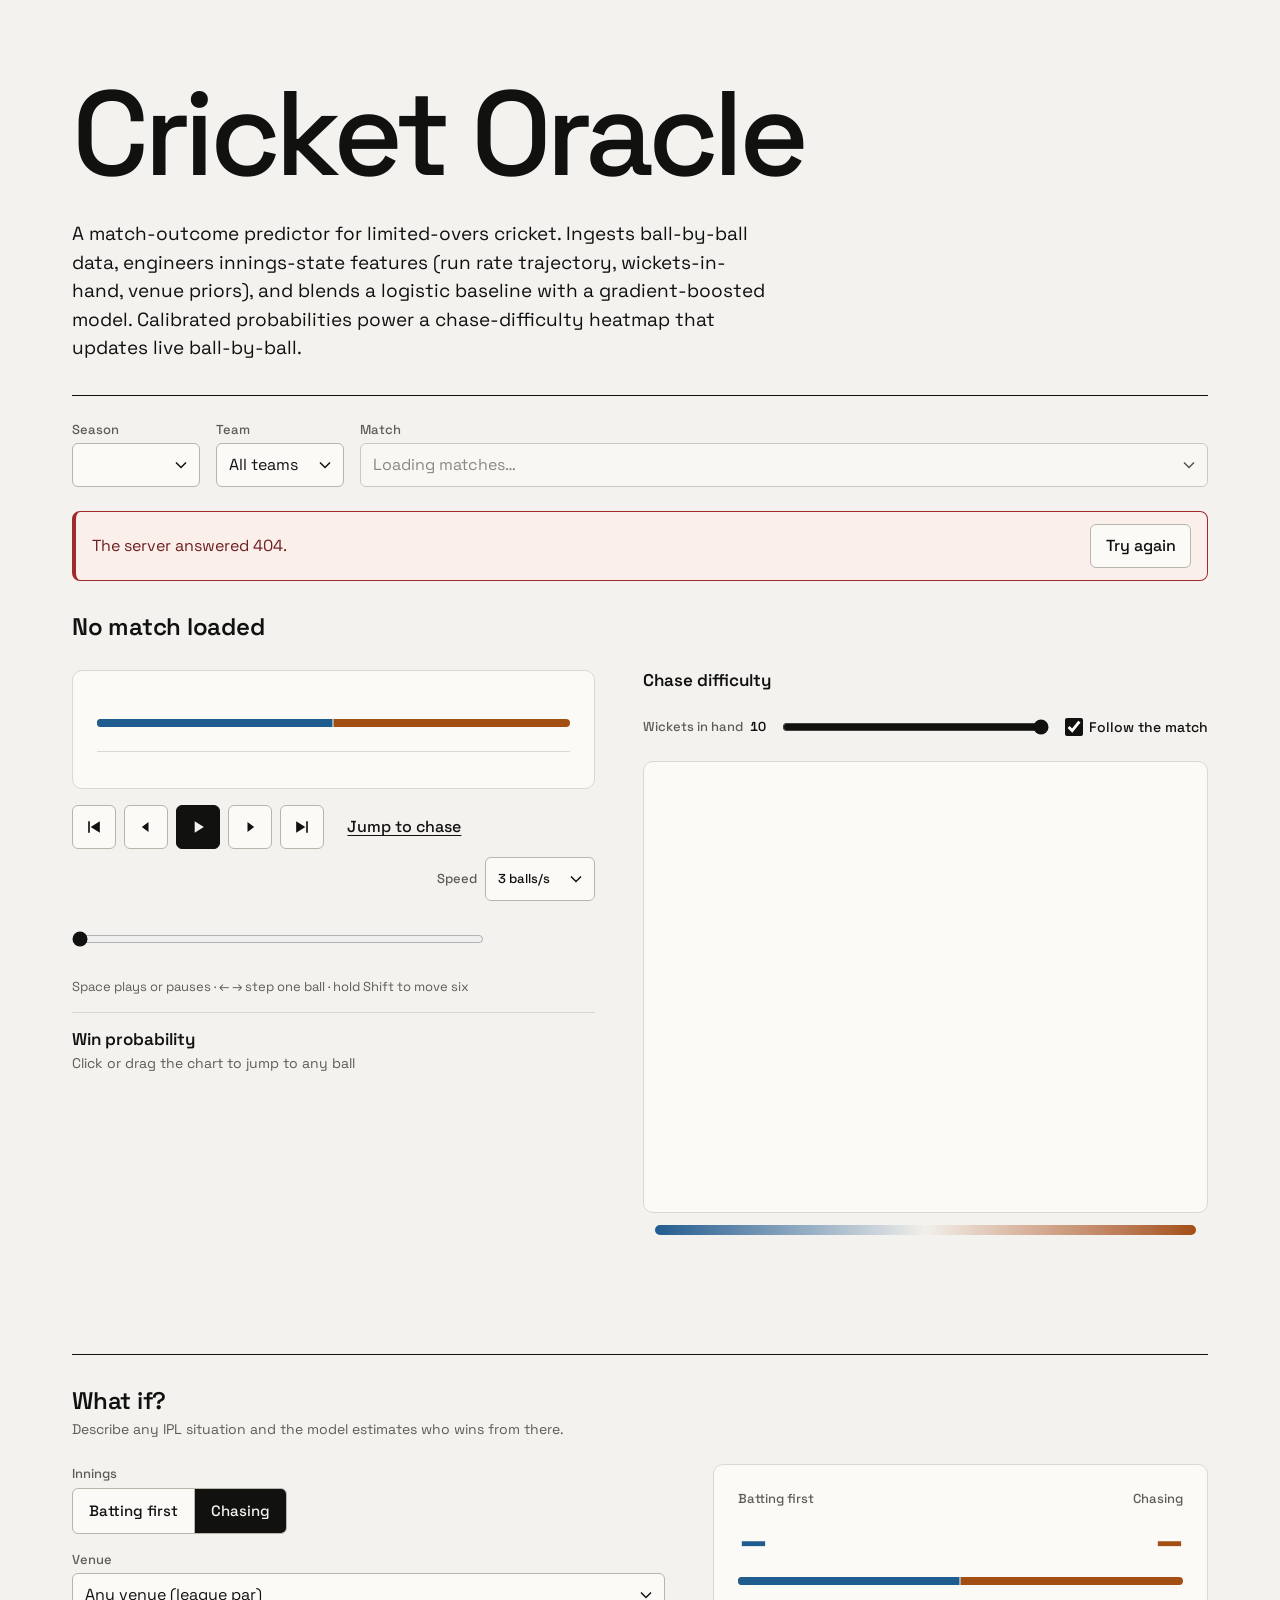
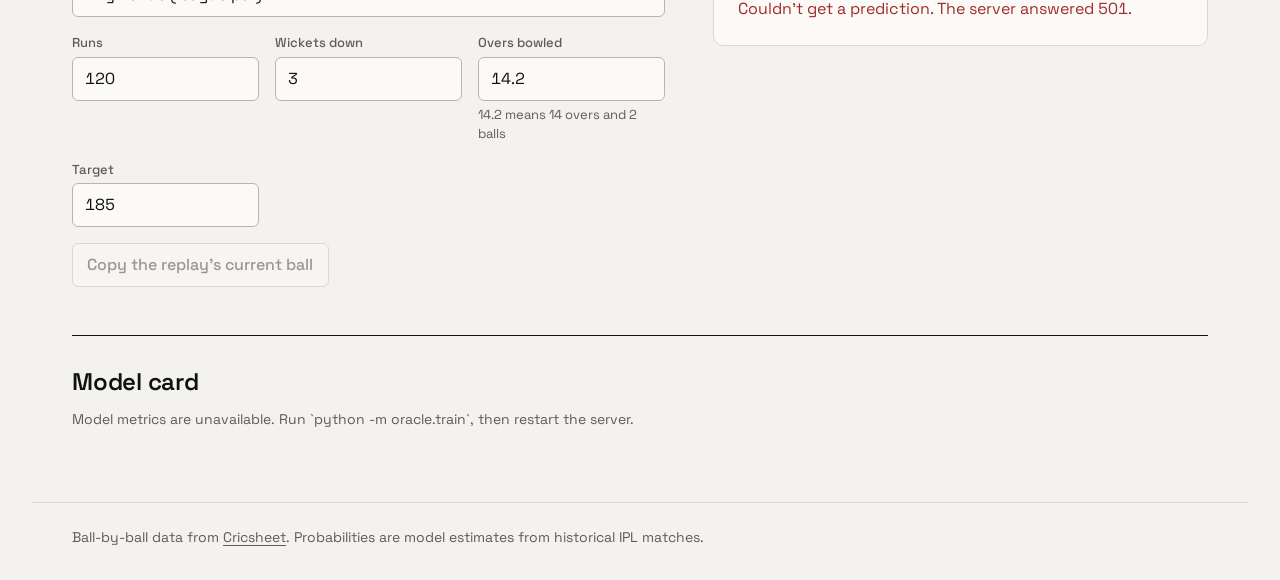
==== web/index.html @ 4f42a8c3 "Add initial HTML structure and CSS styles for Cricket Oracle web app" ====
<!doctype html>
<html lang="en">
<head>
  <meta charset="utf-8">
  <meta name="viewport" content="width=device-width, initial-scale=1">
  <title>Cricket Oracle</title>
  <meta name="description" content="Calibrated ball-by-ball win probability and chase difficulty for IPL matches.">
  <link rel="preconnect" href="https://fonts.googleapis.com">
  <link rel="preconnect" href="https://fonts.gstatic.com" crossorigin>
  <link rel="stylesheet" href="https://fonts.googleapis.com/css2?family=Space+Grotesk:wght@400;500;600&display=swap">
  <link rel="stylesheet" href="styles.css">
  <script type="module" src="app.js"></script>
</head>
<body>
  <header class="hero wrap">
    <h1>Cricket Oracle</h1>
    <p class="lede">
      A match-outcome predictor for limited-overs cricket. Ingests ball-by-ball data, engineers innings-state
      features (run rate trajectory, wickets-in-hand, venue priors), and blends a logistic baseline with a
      gradient-boosted model. Calibrated probabilities power a chase-difficulty heatmap that updates live ball-by-ball.
    </p>
  </header>

  <main class="wrap">
    <section class="picker" aria-label="Choose a match">
      <div class="field">
        <label for="year">Season</label>
        <select id="year"></select>
      </div>
      <div class="field">
        <label for="team">Team</label>
        <select id="team"><option value="">All teams</option></select>
      </div>
      <div class="field field-grow">
        <label for="match">Match</label>
        <select id="match" disabled><option>Loading matches…</option></select>
      </div>
    </section>

    <div class="alert" id="error" role="alert" hidden>
      <p id="error-text"></p>
      <button type="button" class="btn" id="retry">Try again</button>
    </div>

    <section class="stage" id="stage" aria-busy="true" aria-labelledby="match-title">
      <div class="match-head">
        <h2 id="match-title">Loading match…</h2>
        <p class="meta" id="match-meta"></p>
      </div>

      <div class="stage-grid">
        <div class="col">
          <div class="board">
            <div class="team" id="side-1">
              <span class="swatch"></span>
              <div class="team-id"><span class="team-name"></span><span class="team-score"></span></div>
              <span class="team-prob"></span>
            </div>
            <div class="team" id="side-2">
              <span class="swatch"></span>
              <div class="team-id"><span class="team-name"></span><span class="team-score"></span></div>
              <span class="team-prob"></span>
            </div>
            <div class="probbar" id="probbar" aria-hidden="true"><span></span></div>
            <p class="situation" id="situation"></p>
            <div class="ball-row">
              <p class="this-ball" id="this-ball"></p>
              <ol class="recent" id="recent" aria-label="Recent deliveries"></ol>
            </div>
            <p class="result" id="result" hidden></p>
          </div>

          <div class="transport" role="group" aria-label="Replay controls">
            <button type="button" class="btn icon" id="to-start" aria-label="First ball">
              <svg viewBox="0 0 24 24" aria-hidden="true"><path d="M5 5h2v14H5zM19 5v14L8 12z"/></svg>
            </button>
            <button type="button" class="btn icon" id="back" aria-label="Previous ball">
              <svg viewBox="0 0 24 24" aria-hidden="true"><path d="M15 6v12l-8-6z"/></svg>
            </button>
            <button type="button" class="btn icon primary" id="play" aria-label="Play">
              <svg class="i-play" viewBox="0 0 24 24" aria-hidden="true"><path d="M8 5v14l11-7z"/></svg>
              <svg class="i-pause" viewBox="0 0 24 24" aria-hidden="true"><path d="M7 5h4v14H7zM13 5h4v14h-4z"/></svg>
            </button>
            <button type="button" class="btn icon" id="forward" aria-label="Next ball">
              <svg viewBox="0 0 24 24" aria-hidden="true"><path d="M9 6v12l8-6z"/></svg>
            </button>
            <button type="button" class="btn icon" id="to-end" aria-label="Last ball">
              <svg viewBox="0 0 24 24" aria-hidden="true"><path d="M17 5h2v14h-2zM5 5v14l11-7z"/></svg>
            </button>
            <button type="button" class="btn text" id="to-chase">Jump to chase</button>
            <label class="speed">Speed
              <select id="speed">
                <option value="1">1 ball/s</option>
                <option value="3" selected>3 balls/s</option>
                <option value="8">8 balls/s</option>
                <option value="20">20 balls/s</option>
              </select>
            </label>
          </div>
          <div class="scrub">
            <input type="range" id="scrubber" min="0" max="0" value="0" aria-label="Delivery">
            <span class="position" id="position"></span>
          </div>
          <p class="hint">Space plays or pauses · ← → step one ball · hold Shift to move six</p>

          <figure class="chart-fig">
            <figcaption>
              <h3>Win probability</h3>
              <span class="meta">Click or drag the chart to jump to any ball</span>
            </figcaption>
            <svg id="chart" role="img" aria-label="Win probability for each side across the match"></svg>
          </figure>
        </div>

        <div class="col">
          <figure class="heat-fig">
            <figcaption>
              <h3>Chase difficulty</h3>
              <span class="meta" id="heat-caption"></span>
            </figcaption>
            <div class="heat-controls">
              <label for="wickets">Wickets in hand <output id="wickets-out" for="wickets">10</output></label>
              <input type="range" id="wickets" min="1" max="10" value="10">
              <label class="check"><input type="checkbox" id="follow" checked> Follow the match</label>
            </div>
            <div class="heat-wrap" id="heat-wrap">
              <canvas id="heatmap" role="img"
                aria-label="Chase win probability for every combination of runs required and balls remaining"></canvas>
            </div>
            <div class="legend">
              <span id="legend-1"></span>
              <span class="legend-ramp" aria-hidden="true"></span>
              <span id="legend-2"></span>
            </div>
            <p class="readout" id="readout"></p>
          </figure>
        </div>
      </div>
    </section>

    <section class="whatif" aria-labelledby="whatif-title">
      <div class="whatif-head">
        <h2 id="whatif-title">What if?</h2>
        <p class="meta">Describe any IPL situation and the model estimates who wins from there.</p>
      </div>

      <div class="whatif-grid">
        <form class="whatif-form" id="whatif-form" novalidate>
          <fieldset class="segmented">
            <legend>Innings</legend>
            <div class="segmented-options">
              <label><input type="radio" name="innings" value="1"> Batting first</label>
              <label><input type="radio" name="innings" value="2" checked> Chasing</label>
            </div>
          </fieldset>

          <div class="field">
            <label for="wi-venue">Venue</label>
            <select id="wi-venue" name="venue"><option value="">Any venue (league par)</option></select>
          </div>

          <div class="whatif-fields">
            <div class="field">
              <label for="wi-runs">Runs</label>
              <input id="wi-runs" name="runs" type="number" inputmode="numeric" min="0" max="400" value="120"
                aria-describedby="wi-runs-error">
              <p class="field-error" id="wi-runs-error" hidden></p>
            </div>
            <div class="field">
              <label for="wi-wickets">Wickets down</label>
              <input id="wi-wickets" name="wickets" type="number" inputmode="numeric" min="0" max="10" value="3"
                aria-describedby="wi-wickets-error">
              <p class="field-error" id="wi-wickets-error" hidden></p>
            </div>
            <div class="field">
              <label for="wi-overs">Overs bowled</label>
              <input id="wi-overs" name="overs" type="text" inputmode="decimal" value="14.2" autocomplete="off"
                aria-describedby="wi-overs-hint wi-overs-error">
              <p class="field-hint" id="wi-overs-hint">14.2 means 14 overs and 2 balls</p>
              <p class="field-error" id="wi-overs-error" hidden></p>
            </div>
            <div class="field" id="wi-target-field">
              <label for="wi-target">Target</label>
              <input id="wi-target" name="target" type="number" inputmode="numeric" min="1" max="400" value="185"
                aria-describedby="wi-target-error">
              <p class="field-error" id="wi-target-error" hidden></p>
            </div>
          </div>

          <button type="button" class="btn" id="wi-from-replay" disabled>Copy the replay's current ball</button>
        </form>

        <div class="whatif-result" id="whatif-result" data-state="loading" aria-live="polite">
          <div class="whatif-sides">
            <div class="whatif-side" id="wi-side-1">
              <span class="eyebrow">Batting first</span>
              <span class="whatif-prob" id="wi-p1">–</span>
            </div>
            <div class="whatif-side" id="wi-side-2">
              <span class="eyebrow">Chasing</span>
              <span class="whatif-prob" id="wi-p2">–</span>
            </div>
          </div>
          <div class="probbar" id="wi-bar" aria-hidden="true"><span></span></div>
          <p class="whatif-summary" id="wi-summary">Working out the odds…</p>
        </div>
      </div>
    </section>

    <section class="model" aria-labelledby="model-title">
      <h2 id="model-title">Model card</h2>
      <p class="meta" id="split">Loading model metrics…</p>
      <div class="model-grid" id="model-grid"></div>
    </section>
  </main>

  <footer class="wrap footer">
    Ball-by-ball data from <a href="https://cricsheet.org">Cricsheet</a>.
    Probabilities are model estimates from historical IPL matches.
  </footer>
</body>
</html>
---- web/styles.css ----
:root {
  color-scheme: light;

  --bg: #f3f2ee;
  --surface: #fbfaf7;
  --sunk: #e7e5df;
  --ink: #111110;
  --muted: #5f5c55;
  --rule: #dbd8d0;
  --rule-strong: #b9b5aa;

  /* Team 1 always bats first; team 2 always chases. Blue/orange stays distinct for colour-blind viewers. */
  --team1: #1f5c8f;
  --team1-soft: rgb(31 92 143 / 0.14);
  --team2: #a34f14;
  --team2-soft: rgb(163 79 20 / 0.15);
  --danger: #a12b2b;

  --font: "Space Grotesk", ui-sans-serif, system-ui, -apple-system, "Segoe UI", Roboto, sans-serif;

  --s1: 0.25rem;
  --s2: 0.5rem;
  --s3: 0.75rem;
  --s4: 1rem;
  --s5: 1.5rem;
  --s6: 2rem;
  --s7: 3rem;

  --radius: 8px;
}

*,
*::before,
*::after {
  box-sizing: border-box;
}

/* Components set their own display, which would otherwise beat the hidden attribute. */
[hidden] {
  display: none !important;
}

body {
  margin: 0;
  background: var(--bg);
  color: var(--ink);
  font-family: var(--font);
  font-size: 1rem;
  line-height: 1.5;
  -webkit-font-smoothing: antialiased;
}

a {
  color: inherit;
  text-underline-offset: 3px;
}

:focus-visible {
  outline: 2px solid var(--ink);
  outline-offset: 2px;
}

.wrap {
  max-width: 76rem;
  margin-inline: auto;
  padding-inline: clamp(1rem, 4vw, 2.5rem);
}

/* Hero */

.hero {
  padding-block: clamp(2.5rem, 7vw, 5rem) var(--s6);
}

.hero h1 {
  margin: 0 0 var(--s6);
  font-size: clamp(3.25rem, 11vw, 7.5rem);
  font-weight: 500;
  line-height: 0.9;
  letter-spacing: -0.045em;
}

.lede {
  max-width: 58ch;
  margin: 0;
  font-size: clamp(1rem, 1.6vw, 1.1875rem);
}

h2 {
  margin: 0;
  font-size: 1.5rem;
  font-weight: 600;
  line-height: 1.2;
  letter-spacing: -0.01em;
}

h3 {
  margin: 0;
  font-size: 1.0625rem;
  font-weight: 600;
  line-height: 1.25;
}

.meta {
  margin: 0;
  color: var(--muted);
  font-size: 0.875rem;
}

label {
  color: var(--muted);
  font-size: 0.8125rem;
  font-weight: 500;
}

/* Form controls */

select {
  max-width: 100%;
  min-height: 44px;
  text-overflow: ellipsis;
  padding: 0.5rem 2.25rem 0.5rem 0.75rem;
  border: 1px solid var(--rule-strong);
  border-radius: 6px;
  background: var(--surface) url("data:image/svg+xml,%3Csvg xmlns='http://www.w3.org/2000/svg' width='12' height='8' viewBox='0 0 12 8'%3E%3Cpath d='M1 1.5l5 5 5-5' fill='none' stroke='%23111110' stroke-width='1.5'/%3E%3C/svg%3E") no-repeat right 0.75rem center;
  color: var(--ink);
  font: inherit;
  appearance: none;
  cursor: pointer;
  transition: border-color 150ms ease-out;
}

select:hover {
  border-color: var(--ink);
}

select:disabled {
  color: var(--muted);
  cursor: not-allowed;
}

input[type="range"] {
  width: 100%;
  min-height: 44px;
  margin: 0;
  accent-color: var(--ink);
  cursor: pointer;
}

.btn {
  display: inline-flex;
  align-items: center;
  justify-content: center;
  gap: var(--s2);
  min-width: 44px;
  min-height: 44px;
  padding: 0 0.9rem;
  border: 1px solid var(--rule-strong);
  border-radius: 6px;
  background: var(--surface);
  color: var(--ink);
  font: inherit;
  font-weight: 500;
  cursor: pointer;
  transition: background-color 150ms ease-out, border-color 150ms ease-out, transform 120ms ease-out;
}

.btn:hover {
  border-color: var(--ink);
}

.btn:active {
  transform: translateY(1px);
}

.btn:disabled {
  opacity: 0.4;
  cursor: not-allowed;
  transform: none;
}

.btn.primary {
  border-color: var(--ink);
  background: var(--ink);
  color: var(--bg);
}

.btn.primary:hover {
  background: #2e2d2a;
}

.btn.text {
  border-color: transparent;
  background: transparent;
  text-decoration: underline;
  text-underline-offset: 3px;
}

.btn.text:hover:not(:disabled) {
  background: var(--sunk);
}

.btn.icon {
  width: 44px;
  padding: 0;
}

.btn.icon svg {
  width: 20px;
  height: 20px;
  fill: currentColor;
}

#play .i-pause,
#play[data-playing="true"] .i-play {
  display: none;
}

#play[data-playing="true"] .i-pause {
  display: block;
}

/* Match picker */

.picker {
  display: flex;
  flex-wrap: wrap;
  gap: var(--s4);
  padding-block: var(--s5);
  border-top: 1px solid var(--ink);
}

.field {
  display: grid;
  grid-template-columns: minmax(0, 1fr);
  gap: var(--s1);
  min-width: 8rem;
}

.field-grow {
  flex: 1 1 20rem;
}

.alert {
  display: flex;
  flex-wrap: wrap;
  align-items: center;
  justify-content: space-between;
  gap: var(--s3);
  margin-bottom: var(--s4);
  padding: var(--s3) var(--s4);
  border: 1px solid var(--danger);
  border-left-width: 4px;
  border-radius: var(--radius);
  background: #fbefec;
  color: #6e1e1e;
}

.alert p {
  margin: 0;
}

/* Replay stage */

.stage {
  padding-block: var(--s4) var(--s7);
  transition: opacity 150ms ease-out;
}

.stage[aria-busy="true"] {
  opacity: 0.55;
}

.match-head {
  display: grid;
  gap: var(--s1);
  margin-bottom: var(--s5);
}

.stage-grid {
  display: grid;
  grid-template-columns: minmax(0, 1fr) minmax(0, 1.08fr);
  gap: var(--s6) var(--s7);
  align-items: start;
}

@media (max-width: 64rem) {
  .stage-grid {
    grid-template-columns: minmax(0, 1fr);
  }
}

.col {
  display: grid;
  gap: var(--s4);
  min-width: 0;
}

.board {
  display: grid;
  gap: var(--s3);
  padding: var(--s5);
  border: 1px solid var(--rule);
  border-radius: 10px;
  background: var(--surface);
}

.team {
  display: grid;
  grid-template-columns: 4px minmax(0, 1fr) auto;
  gap: var(--s3);
  align-items: center;
}

#side-1 {
  --team-color: var(--team1);
}

#side-2 {
  --team-color: var(--team2);
}

.swatch {
  align-self: stretch;
  border-radius: 2px;
  background: var(--team-color);
}

.team-id {
  display: grid;
  min-width: 0;
}

.team-name {
  overflow: hidden;
  font-weight: 500;
  white-space: nowrap;
  text-overflow: ellipsis;
}

.team[data-batting="true"] .team-name::after {
  content: "batting";
  margin-left: var(--s2);
  padding: 0 0.3rem;
  border: 1px solid var(--rule-strong);
  border-radius: 4px;
  color: var(--muted);
  font-size: 0.75rem;
  letter-spacing: 0.08em;
  text-transform: uppercase;
  vertical-align: 2px;
}

.team-score {
  color: var(--muted);
  font-size: 0.875rem;
  font-variant-numeric: tabular-nums;
}

.team-prob {
  color: var(--team-color);
  font-size: clamp(2rem, 4vw, 2.75rem);
  font-weight: 500;
  line-height: 1;
  letter-spacing: -0.03em;
  font-variant-numeric: tabular-nums;
}

.probbar {
  height: 8px;
  overflow: hidden;
  border-radius: 4px;
  background: var(--team2);
}

.probbar span {
  display: block;
  height: 100%;
  border-right: 2px solid var(--surface);
  background: var(--team1);
  transform: scaleX(var(--p, 0.5));
  transform-origin: left;
  transition: transform 150ms ease-out;
}

.situation {
  margin: 0;
  font-variant-numeric: tabular-nums;
}

.ball-row {
  display: flex;
  flex-wrap: wrap;
  align-items: center;
  justify-content: space-between;
  gap: var(--s2) var(--s4);
  padding-top: var(--s3);
  border-top: 1px solid var(--rule);
}

.this-ball {
  min-width: 0;
  margin: 0;
  color: var(--muted);
  font-size: 0.875rem;
}

.this-ball strong {
  color: var(--ink);
  font-weight: 600;
}

.recent {
  display: flex;
  gap: 4px;
  margin: 0;
  padding: 0;
  list-style: none;
}

.chip {
  display: grid;
  place-items: center;
  min-width: 1.9rem;
  height: 1.9rem;
  padding-inline: 0.3rem;
  border: 1px solid var(--rule-strong);
  border-radius: 999px;
  font-size: 0.75rem;
  font-weight: 600;
  font-variant-numeric: tabular-nums;
}

.chip.four {
  border-color: var(--ink);
  background: var(--sunk);
}

.chip.six {
  border-color: var(--ink);
  background: var(--ink);
  color: var(--bg);
}

.chip.wicket {
  border-color: var(--danger);
  background: var(--danger);
  color: #fff;
}

.result {
  margin: 0;
  font-weight: 600;
}

.transport {
  display: flex;
  flex-wrap: wrap;
  align-items: center;
  gap: var(--s2);
}

.speed {
  display: flex;
  align-items: center;
  gap: var(--s2);
  margin-left: auto;
}

.scrub {
  display: grid;
  grid-template-columns: minmax(0, 1fr) auto;
  align-items: center;
  gap: var(--s3);
}

.position {
  min-width: 11ch;
  color: var(--muted);
  font-size: 0.875rem;
  font-variant-numeric: tabular-nums;
  text-align: right;
}

.hint {
  margin: 0;
  color: var(--muted);
  font-size: 0.8125rem;
}

/* Charts */

figure {
  display: grid;
  gap: var(--s3);
  margin: 0;
}

figcaption {
  display: grid;
  gap: 2px;
}

.chart-fig {
  padding-top: var(--s4);
  border-top: 1px solid var(--rule);
}

#chart {
  display: block;
  width: 100%;
  height: 220px;
  overflow: visible;
  cursor: pointer;
  touch-action: pan-y;
}

#chart .grid {
  stroke: var(--rule);
}

#chart .mid {
  stroke: var(--rule-strong);
  stroke-dasharray: 3 3;
}

#chart .axis {
  fill: var(--muted);
  font-size: 12px;
}

#chart .axis-1 {
  fill: var(--team1);
  font-weight: 600;
}

#chart .axis-2 {
  fill: var(--team2);
  font-weight: 600;
}

#chart .area-1 {
  fill: var(--team1-soft);
}

#chart .area-2 {
  fill: var(--team2-soft);
}

#chart .line {
  fill: none;
  stroke: var(--ink);
  stroke-width: 1.75;
  stroke-linejoin: round;
}

#chart .break {
  stroke: var(--ink);
  stroke-dasharray: 2 4;
  opacity: 0.5;
}

#chart .wk {
  fill: var(--surface);
  stroke: var(--danger);
  stroke-width: 1.5;
}

#chart .now {
  fill: var(--ink);
  stroke: var(--surface);
  stroke-width: 2;
}

.heat-controls {
  display: flex;
  flex-wrap: wrap;
  align-items: center;
  gap: 0 var(--s4);
}

.heat-controls input[type="range"] {
  flex: 1 1 8rem;
  width: auto;
}

output {
  margin-left: var(--s1);
  color: var(--ink);
  font-weight: 600;
  font-variant-numeric: tabular-nums;
}

.check {
  display: inline-flex;
  align-items: center;
  gap: 0.4rem;
  min-height: 44px;
  color: var(--ink);
  font-size: 0.875rem;
  cursor: pointer;
}

.check input {
  width: 1.1rem;
  height: 1.1rem;
  margin: 0;
  accent-color: var(--ink);
}

.heat-wrap {
  position: relative;
  aspect-ratio: 5 / 4;
  overflow: hidden;
  border: 1px solid var(--rule);
  border-radius: 10px;
  background: var(--surface);
}

.heat-wrap[data-loading="true"]::after {
  content: "Computing chase grid…";
  position: absolute;
  inset: 0;
  display: grid;
  place-items: center;
  background: rgb(251 250 247 / 0.7);
  color: var(--muted);
  font-size: 0.875rem;
}

#heatmap {
  display: block;
  width: 100%;
  height: 100%;
  cursor: crosshair;
}

.legend {
  display: grid;
  grid-template-columns: auto minmax(3rem, 1fr) auto;
  align-items: center;
  gap: var(--s3);
  font-size: 0.8125rem;
  font-weight: 600;
}

#legend-1 {
  color: var(--team1);
}

#legend-2 {
  color: var(--team2);
}

.legend-ramp {
  height: 10px;
  border-radius: 5px;
  background: linear-gradient(to right, #1f5c8f, #f1efea, #a34f14);
  background: linear-gradient(to right in oklab, #1f5c8f, #f1efea, #a34f14);
}

.readout {
  min-height: 3em;
  margin: 0;
  font-size: 0.875rem;
  font-variant-numeric: tabular-nums;
}

/* What-if calculator */

.whatif {
  display: grid;
  gap: var(--s5);
  padding-block: var(--s6) var(--s7);
  border-top: 1px solid var(--ink);
}

.whatif-head {
  display: grid;
  gap: var(--s1);
}

.whatif-grid {
  display: grid;
  grid-template-columns: minmax(0, 1.2fr) minmax(0, 1fr);
  gap: var(--s6) var(--s7);
  align-items: start;
}

@media (max-width: 64rem) {
  .whatif-grid {
    grid-template-columns: minmax(0, 1fr);
  }
}

.whatif-form {
  display: grid;
  justify-items: start;
  gap: var(--s4);
}

.whatif-form > .field,
.whatif-fields {
  width: 100%;
}

.whatif-fields {
  display: grid;
  grid-template-columns: repeat(auto-fill, minmax(9rem, 1fr));
  align-items: start;
  gap: var(--s4);
}

.segmented {
  min-width: 0;
  margin: 0;
  padding: 0;
  border: 0;
}

.segmented legend {
  margin-bottom: var(--s1);
  padding: 0;
  color: var(--muted);
  font-size: 0.8125rem;
  font-weight: 500;
}

.segmented-options {
  display: inline-flex;
  overflow: hidden;
  border: 1px solid var(--rule-strong);
  border-radius: 6px;
  background: var(--surface);
}

.segmented-options label {
  position: relative;
  display: grid;
  place-items: center;
  min-height: 44px;
  padding: 0 1rem;
  color: var(--ink);
  font-size: 0.9375rem;
  cursor: pointer;
  transition: background-color 150ms ease-out;
}

.segmented-options label + label {
  border-left: 1px solid var(--rule-strong);
}

.segmented-options label:hover {
  background: var(--sunk);
}

.segmented-options input {
  position: absolute;
  inset: 0;
  margin: 0;
  opacity: 0;
  cursor: pointer;
}

.segmented-options label:has(input:checked) {
  background: var(--ink);
  color: var(--bg);
}

.segmented-options label:has(input:focus-visible) {
  z-index: 1;
  outline: 2px solid var(--ink);
  outline-offset: -4px;
  box-shadow: inset 0 0 0 4px var(--bg);
}

input[type="number"],
input[type="text"] {
  width: 100%;
  min-height: 44px;
  padding: 0.5rem 0.75rem;
  border: 1px solid var(--rule-strong);
  border-radius: 6px;
  background: var(--surface);
  color: var(--ink);
  font: inherit;
  font-variant-numeric: tabular-nums;
  transition: border-color 150ms ease-out;
}

input[type="number"]:hover,
input[type="text"]:hover {
  border-color: var(--ink);
}

input[aria-invalid="true"] {
  border-color: var(--danger);
}

.field-hint,
.field-error {
  margin: 0;
  font-size: 0.8125rem;
}

.field-hint {
  color: var(--muted);
}

.field-error {
  color: var(--danger);
}

.eyebrow {
  color: var(--muted);
  font-size: 0.8125rem;
  font-weight: 500;
}

.whatif-result {
  display: grid;
  gap: var(--s3);
  padding: var(--s5);
  border: 1px solid var(--rule);
  border-radius: 10px;
  background: var(--surface);
  transition: opacity 150ms ease-out;
}

.whatif-result[data-state="loading"] {
  opacity: 0.6;
}

.whatif-sides {
  display: flex;
  justify-content: space-between;
  gap: var(--s4);
}

.whatif-side {
  display: grid;
  gap: var(--s1);
}

.whatif-side + .whatif-side {
  text-align: right;
}

.whatif-prob {
  font-size: clamp(2.25rem, 5vw, 3.25rem);
  font-weight: 500;
  line-height: 1;
  letter-spacing: -0.03em;
  font-variant-numeric: tabular-nums;
}

#wi-side-1 .whatif-prob {
  color: var(--team1);
}

#wi-side-2 .whatif-prob {
  color: var(--team2);
}

.whatif-result:is([data-state="invalid"], [data-state="error"]) .whatif-prob {
  color: var(--muted);
}

.whatif-summary {
  margin: 0;
  font-variant-numeric: tabular-nums;
}

.whatif-result[data-state="error"] .whatif-summary {
  color: var(--danger);
}

/* Model card */

.model {
  display: grid;
  gap: var(--s3);
  padding-block: var(--s6) var(--s7);
  border-top: 1px solid var(--ink);
}

.model .meta {
  max-width: 75ch;
}

.model-grid {
  display: grid;
  grid-template-columns: repeat(auto-fit, minmax(min(100%, 26rem), 1fr));
  gap: var(--s6);
  margin-top: var(--s3);
}

.model-grid article {
  display: grid;
  align-content: start;
  gap: var(--s3);
}

.table-wrap {
  overflow-x: auto;
}

table {
  width: 100%;
  border-collapse: collapse;
  font-size: 0.9375rem;
  font-variant-numeric: tabular-nums;
}

th,
td {
  padding: 0.45rem 0.5rem;
  border-bottom: 1px solid var(--rule);
  text-align: right;
  white-space: nowrap;
}

th:first-child {
  padding-left: 0;
  font-weight: 400;
  text-align: left;
}

thead th {
  color: var(--muted);
  font-size: 0.75rem;
  font-weight: 500;
  letter-spacing: 0.08em;
  text-transform: uppercase;
}

tr.is-final th,
tr.is-final td {
  font-weight: 600;
}

.model-grid img {
  width: 100%;
  max-width: 28rem;
  height: auto;
  border: 1px solid var(--rule);
  border-radius: var(--radius);
}

.footer {
  padding-block: var(--s5) var(--s6);
  border-top: 1px solid var(--rule);
  color: var(--muted);
  font-size: 0.875rem;
}

@media (prefers-reduced-motion: reduce) {
  *,
  *::before,
  *::after {
    animation-duration: 0.01ms !important;
    transition-duration: 0.01ms !important;
  }
}
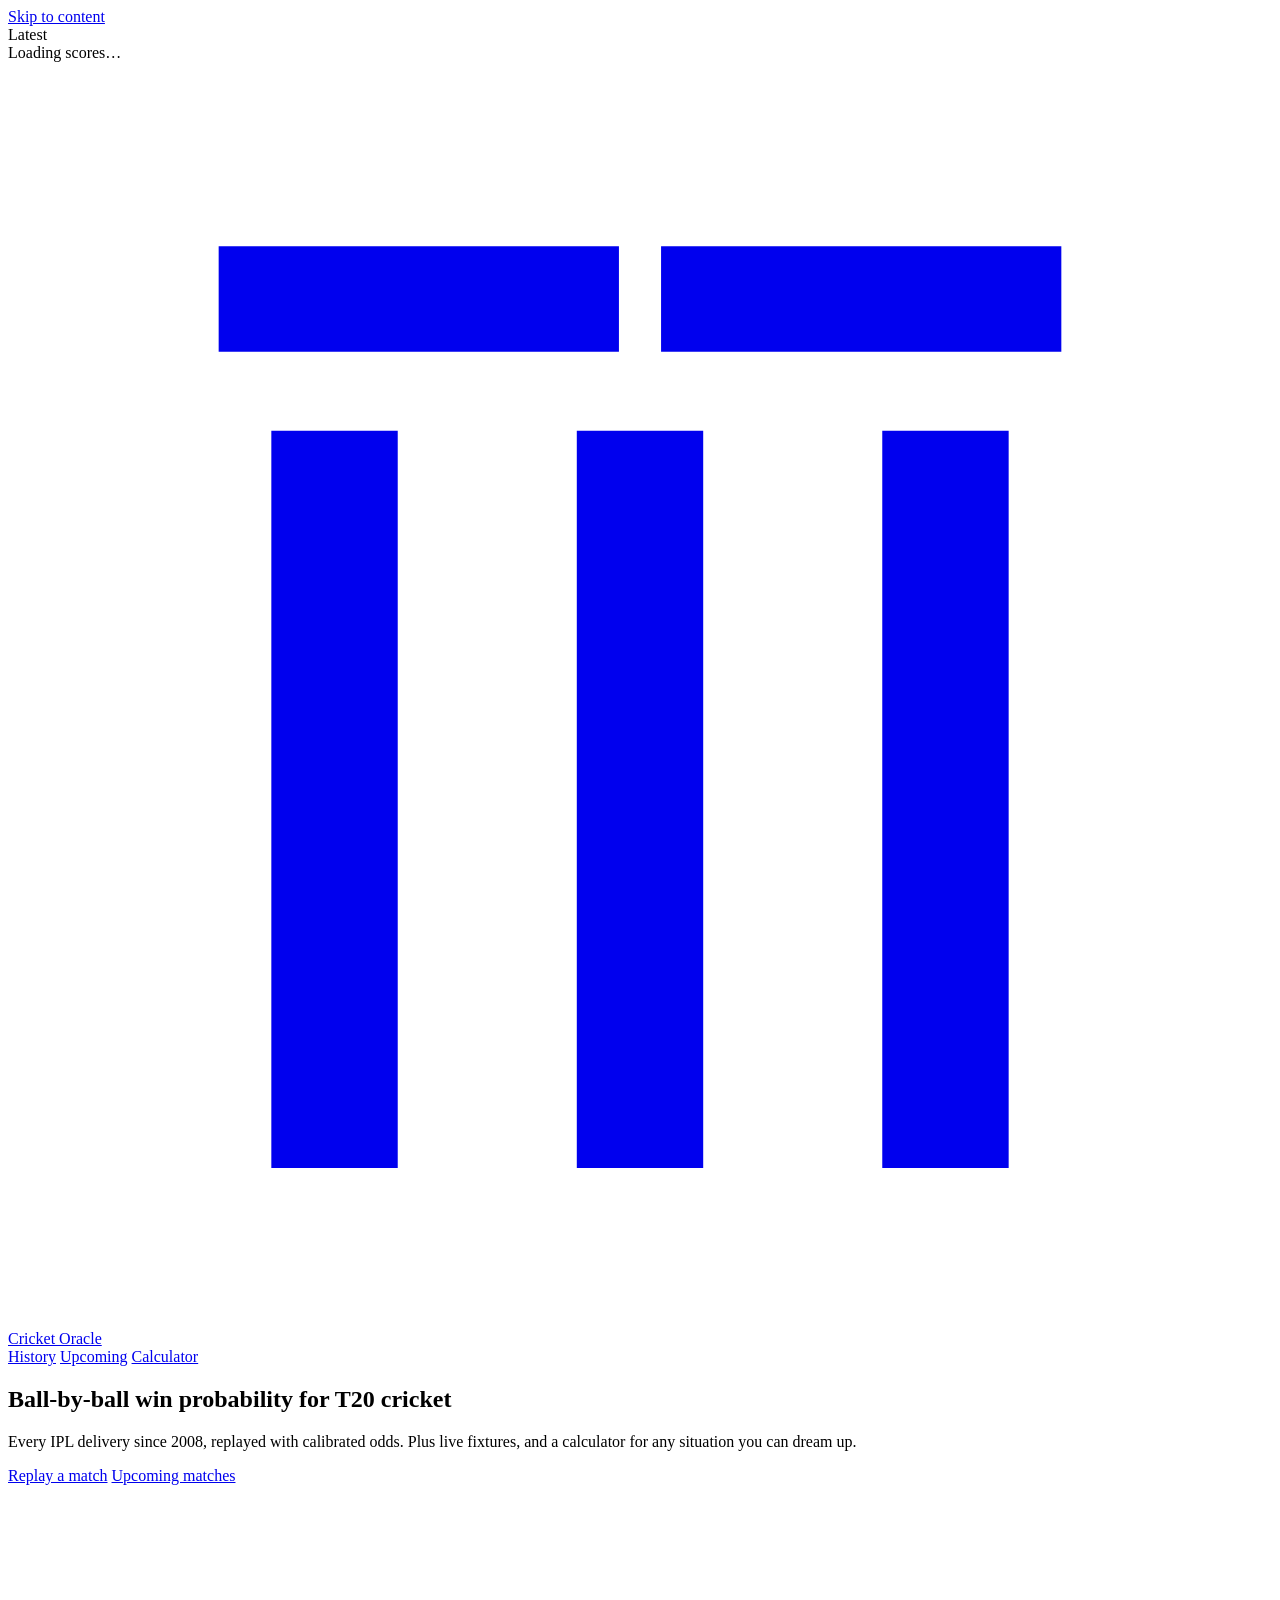
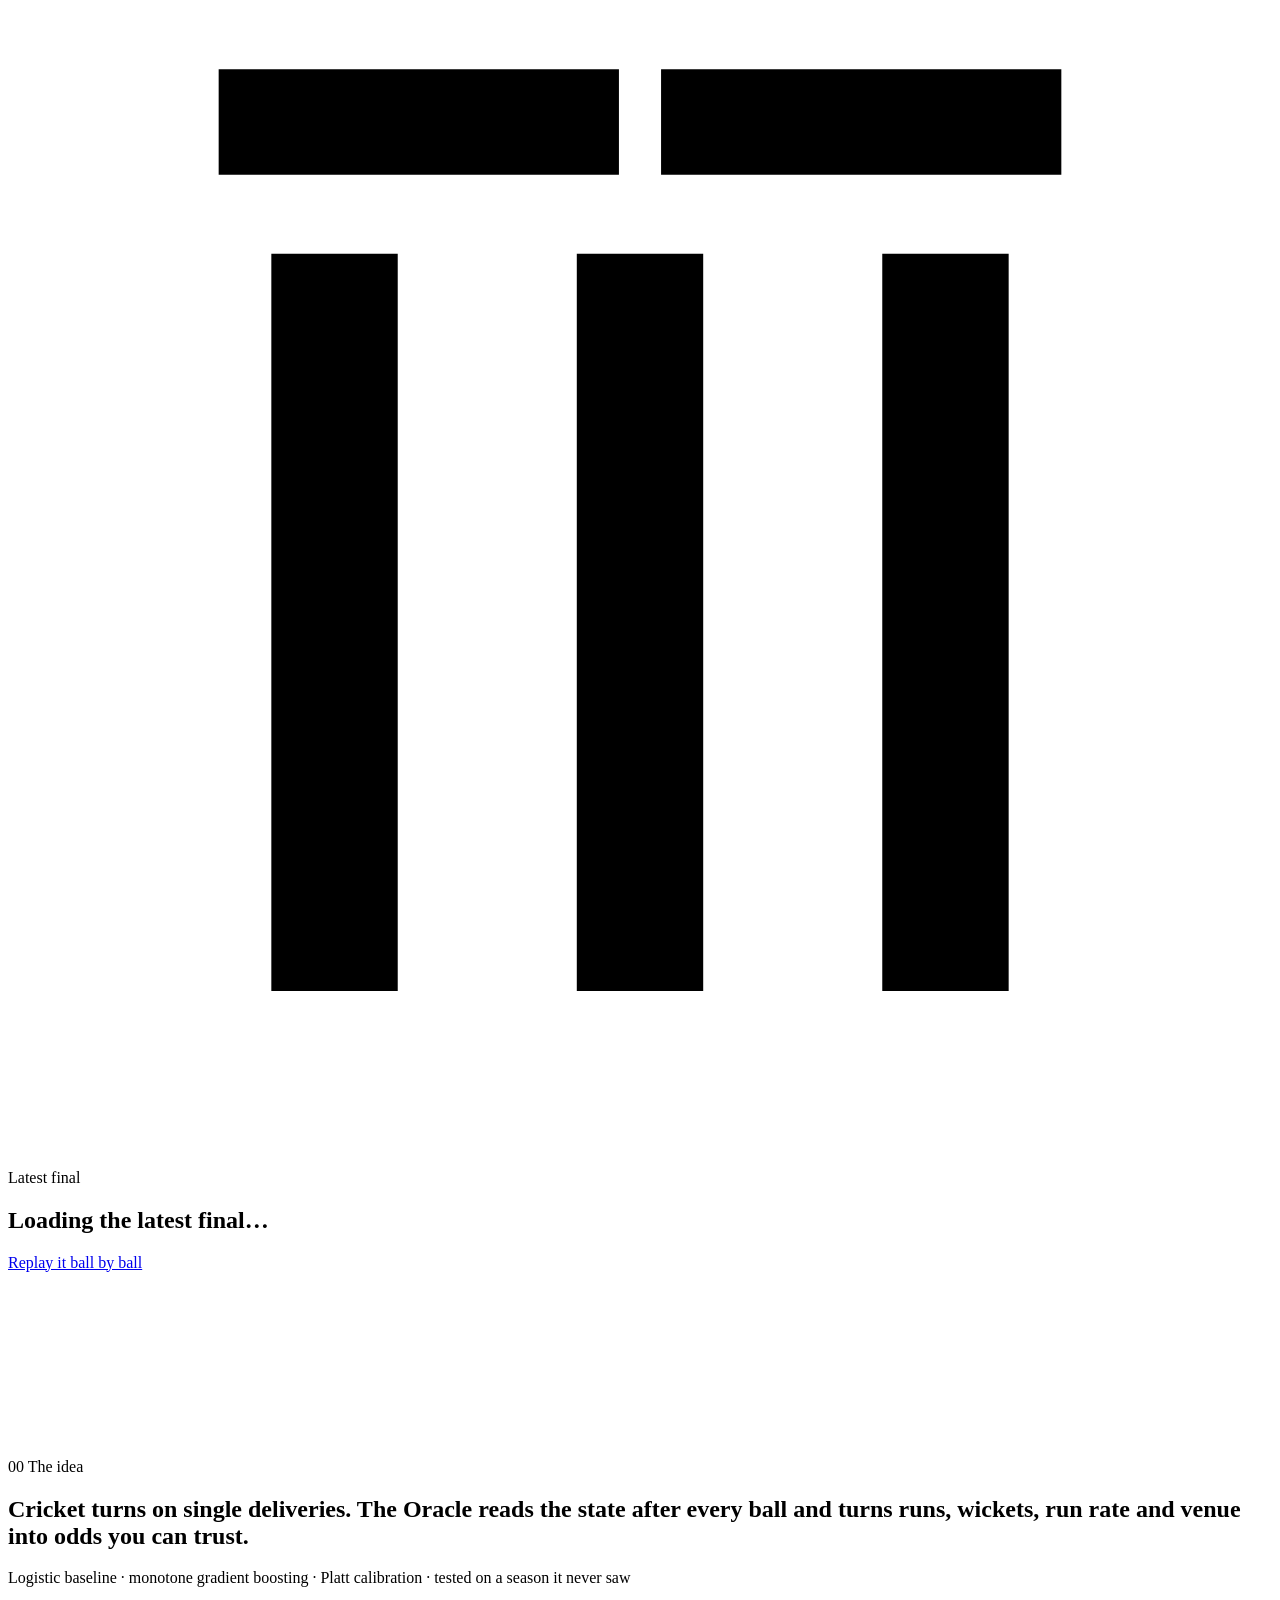
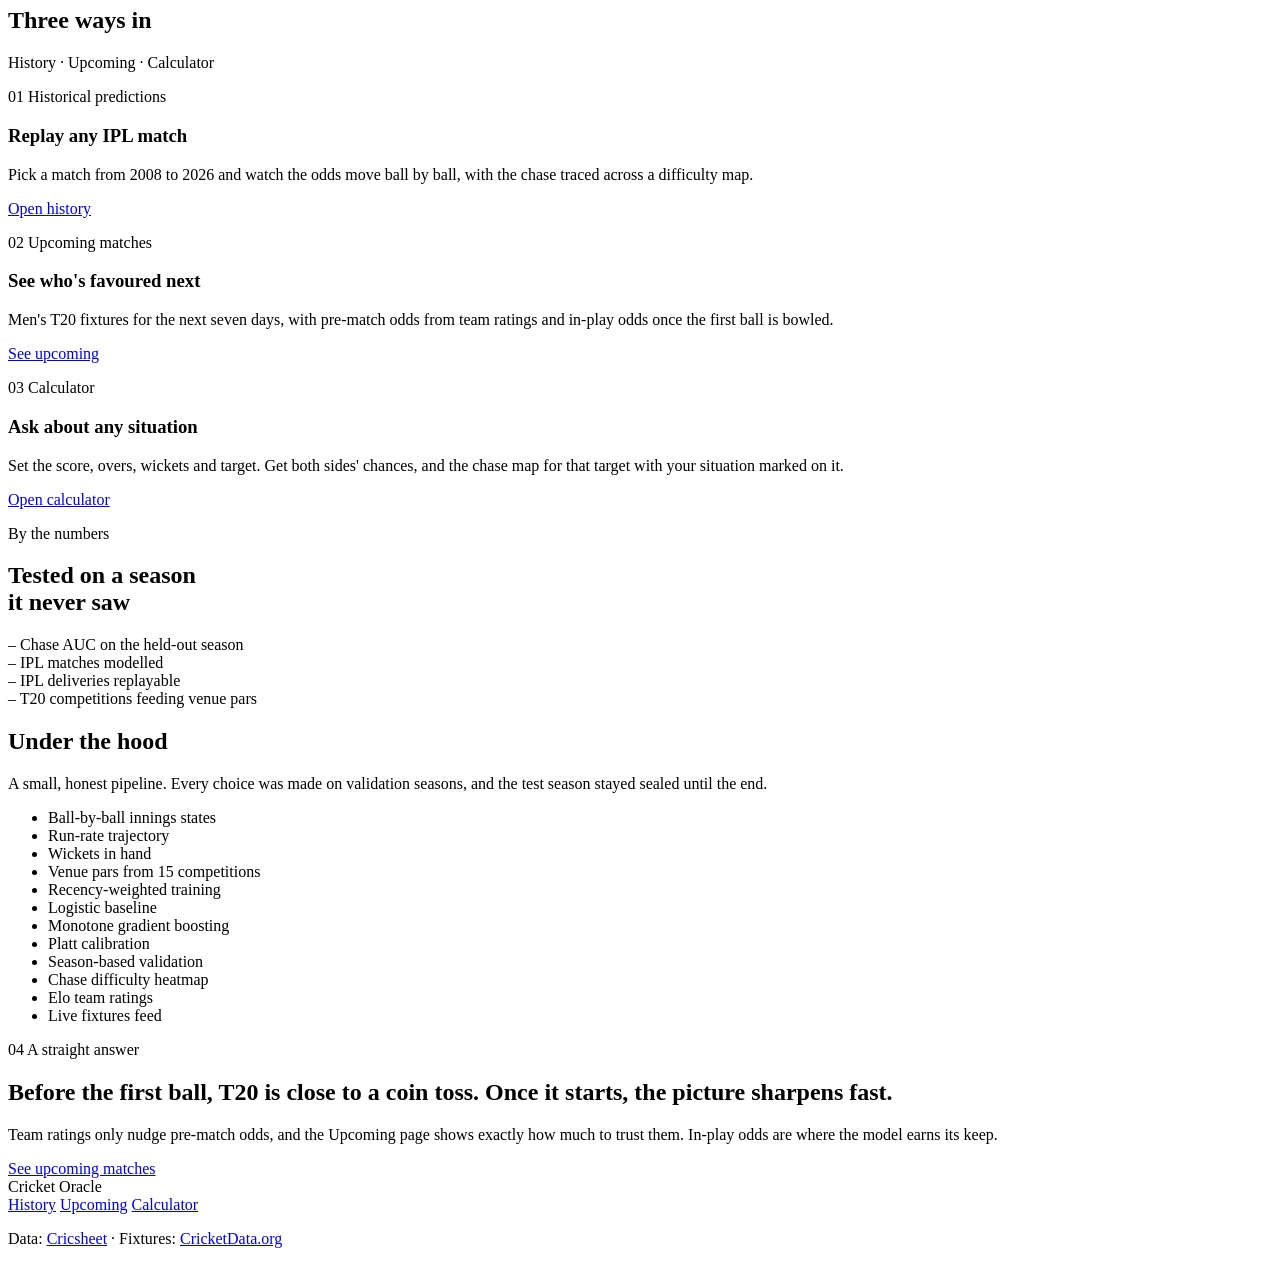
==== commit ad2a3f39: "Add upcoming matches feature with stats and teaser visualization - Implemented home.js for loading m" ====
--- a/web/index.html
+++ b/web/index.html
@@ -3,220 +3,196 @@
 <head>
   <meta charset="utf-8">
   <meta name="viewport" content="width=device-width, initial-scale=1">
-  <title>Cricket Oracle</title>
-  <meta name="description" content="Calibrated ball-by-ball win probability and chase difficulty for IPL matches.">
+  <title>Cricket Oracle · Ball-by-ball T20 win probability</title>
+  <meta name="description" content="Calibrated ball-by-ball win probability for IPL cricket: match replays, live fixtures and a what-if calculator.">
   <link rel="preconnect" href="https://fonts.googleapis.com">
   <link rel="preconnect" href="https://fonts.gstatic.com" crossorigin>
-  <link rel="stylesheet" href="https://fonts.googleapis.com/css2?family=Space+Grotesk:wght@400;500;600&display=swap">
-  <link rel="stylesheet" href="styles.css">
-  <script type="module" src="app.js"></script>
+  <link rel="stylesheet" href="https://fonts.googleapis.com/css2?family=Archivo:wdth,wght@62..125,300..800&family=JetBrains+Mono:wght@400;500&display=swap">
+  <link rel="stylesheet" href="/css/base.css">
+  <link rel="stylesheet" href="/css/pages.css">
+  <script type="module" src="/js/home.js"></script>
 </head>
-<body>
-  <header class="hero wrap">
-    <h1>Cricket Oracle</h1>
-    <p class="lede">
-      A match-outcome predictor for limited-overs cricket. Ingests ball-by-ball data, engineers innings-state
-      features (run rate trajectory, wickets-in-hand, venue priors), and blends a logistic baseline with a
-      gradient-boosted model. Calibrated probabilities power a chase-difficulty heatmap that updates live ball-by-ball.
-    </p>
+<body data-page="home">
+  <a class="skip-link" href="#main">Skip to content</a>
+
+  <section class="ticker" aria-label="Scores and model notes">
+    <div class="ticker-inner">
+      <span class="ticker-label mono">Latest</span>
+      <div class="ticker-viewport">
+        <div class="ticker-track mono" id="ticker-track"><span class="ticker-item">Loading scores…</span></div>
+      </div>
+    </div>
+  </section>
+
+  <header class="site-header">
+    <div class="site-header-inner">
+      <a class="wordmark" href="/" aria-label="Cricket Oracle home">
+        <svg viewBox="0 0 24 24" aria-hidden="true"><path fill="currentColor" d="M5 7h2.4v14H5zM10.8 7h2.4v14h-2.4zM16.6 7H19v14h-2.4zM4 3.5h7.6v2H4zM12.4 3.5H20v2h-7.6z"/></svg>
+        Cricket Oracle
+      </a>
+      <nav class="site-nav" aria-label="Main">
+        <a href="/history" data-nav="history">History</a>
+        <a href="/upcoming" class="nav-dark" data-nav="upcoming">Upcoming</a>
+        <a href="/calculator" class="nav-signal" data-nav="calculator">Calculator</a>
+      </nav>
+    </div>
   </header>
 
-  <main class="wrap">
-    <section class="picker" aria-label="Choose a match">
-      <div class="field">
-        <label for="year">Season</label>
-        <select id="year"></select>
-      </div>
-      <div class="field">
-        <label for="team">Team</label>
-        <select id="team"><option value="">All teams</option></select>
-      </div>
-      <div class="field field-grow">
-        <label for="match">Match</label>
-        <select id="match" disabled><option>Loading matches…</option></select>
+  <main id="main">
+    <section class="hero wrap" aria-labelledby="hero-title">
+      <h1 id="hero-title">
+        <span class="hero-kicker">Ball-by-ball win probability for</span>
+        <span class="display-xl">T20 cricket</span>
+      </h1>
+      <div class="hero-foot">
+        <div class="hero-copy">
+          <p class="lede">Every IPL delivery since 2008, replayed with calibrated odds. Plus live fixtures, and a calculator for any situation you can dream up.</p>
+          <div class="hero-actions">
+            <a class="btn btn-primary btn-arrow" href="/history">Replay a match</a>
+            <a class="btn btn-arrow" href="/upcoming">Upcoming matches</a>
+          </div>
+        </div>
+        <svg class="hero-mark" viewBox="0 0 24 24" aria-hidden="true"><path fill="currentColor" d="M5 7h2.4v14H5zM10.8 7h2.4v14h-2.4zM16.6 7H19v14h-2.4zM4 3.5h7.6v2H4zM12.4 3.5H20v2h-7.6z"/></svg>
       </div>
     </section>
 
-    <div class="alert" id="error" role="alert" hidden>
-      <p id="error-text"></p>
-      <button type="button" class="btn" id="retry">Try again</button>
+    <div class="cutout-band wrap" aria-hidden="true">
+      <figure class="photo-slot cutout flip" data-slot="hero" data-eager></figure>
+      <figure class="photo-slot cutout" data-slot="hero" data-eager></figure>
+      <figure class="photo-slot cutout flip" data-slot="hero"></figure>
     </div>
 
-    <section class="stage" id="stage" aria-busy="true" aria-labelledby="match-title">
-      <div class="match-head">
-        <h2 id="match-title">Loading match…</h2>
-        <p class="meta" id="match-meta"></p>
+    <section class="wrap teaser" id="teaser" aria-labelledby="teaser-title" data-reveal>
+      <div class="teaser-panel">
+        <div class="teaser-copy">
+          <p class="mono muted"><span class="bracket">Latest final</span></p>
+          <h2 id="teaser-title">Loading the latest final…</h2>
+          <p class="muted" id="teaser-meta"></p>
+          <a class="btn btn-arrow" id="teaser-link" href="/history">Replay it ball by ball</a>
+        </div>
+        <figure class="teaser-chart">
+          <svg id="teaser-chart" class="wp-chart" role="img" aria-label="Win probability across the latest final"></svg>
+          <figcaption class="mono muted" id="teaser-caption"></figcaption>
+        </figure>
       </div>
+    </section>
 
-      <div class="stage-grid">
-        <div class="col">
-          <div class="board">
-            <div class="team" id="side-1">
-              <span class="swatch"></span>
-              <div class="team-id"><span class="team-name"></span><span class="team-score"></span></div>
-              <span class="team-prob"></span>
-            </div>
-            <div class="team" id="side-2">
-              <span class="swatch"></span>
-              <div class="team-id"><span class="team-name"></span><span class="team-score"></span></div>
-              <span class="team-prob"></span>
-            </div>
-            <div class="probbar" id="probbar" aria-hidden="true"><span></span></div>
-            <p class="situation" id="situation"></p>
-            <div class="ball-row">
-              <p class="this-ball" id="this-ball"></p>
-              <ol class="recent" id="recent" aria-label="Recent deliveries"></ol>
-            </div>
-            <p class="result" id="result" hidden></p>
+    <section class="section wrap split" aria-labelledby="intro-title" data-reveal>
+      <p class="mono muted"><span class="index">00</span> The idea</p>
+      <div class="split-body">
+        <h2 id="intro-title" class="statement">Cricket turns on single deliveries. The Oracle reads the state after every ball and turns runs, wickets, run rate and venue into odds you can trust.</h2>
+        <p class="mono muted">Logistic baseline · monotone gradient boosting · Platt calibration · tested on a season it never saw</p>
+      </div>
+    </section>
+
+    <section class="section wrap" aria-labelledby="ways-title">
+      <div class="eyebrow-row mono">
+        <h2 id="ways-title" class="mono">Three ways in</h2>
+        <span class="bracket muted">History · Upcoming · Calculator</span>
+      </div>
+      <div class="ways">
+        <article class="way" data-reveal>
+          <div class="way-copy">
+            <p class="mono muted"><span class="index">01</span> Historical predictions</p>
+            <h3 class="h2">Replay any IPL match</h3>
+            <p>Pick a match from 2008 to 2026 and watch the odds move ball by ball, with the chase traced across a difficulty map.</p>
+            <a class="btn btn-arrow" href="/history">Open history</a>
           </div>
+          <figure class="photo-slot cutout-wide" data-slot="history" aria-hidden="true"></figure>
+        </article>
+        <article class="way" data-reveal>
+          <div class="way-copy">
+            <p class="mono muted"><span class="index">02</span> Upcoming matches</p>
+            <h3 class="h2">See who's favoured next</h3>
+            <p>Men's T20 fixtures for the next seven days, with pre-match odds from team ratings and in-play odds once the first ball is bowled.</p>
+            <a class="btn btn-arrow" href="/upcoming">See upcoming</a>
+          </div>
+          <figure class="photo-slot cutout-wide" data-slot="upcoming" aria-hidden="true"></figure>
+        </article>
+        <article class="way" data-reveal>
+          <div class="way-copy">
+            <p class="mono muted"><span class="index">03</span> Calculator</p>
+            <h3 class="h2">Ask about any situation</h3>
+            <p>Set the score, overs, wickets and target. Get both sides' chances, and the chase map for that target with your situation marked on it.</p>
+            <a class="btn btn-arrow" href="/calculator">Open calculator</a>
+          </div>
+          <figure class="photo-slot cutout-wide" data-slot="calculator" aria-hidden="true"></figure>
+        </article>
+      </div>
+    </section>
 
-          <div class="transport" role="group" aria-label="Replay controls">
-            <button type="button" class="btn icon" id="to-start" aria-label="First ball">
-              <svg viewBox="0 0 24 24" aria-hidden="true"><path d="M5 5h2v14H5zM19 5v14L8 12z"/></svg>
-            </button>
-            <button type="button" class="btn icon" id="back" aria-label="Previous ball">
-              <svg viewBox="0 0 24 24" aria-hidden="true"><path d="M15 6v12l-8-6z"/></svg>
-            </button>
-            <button type="button" class="btn icon primary" id="play" aria-label="Play">
-              <svg class="i-play" viewBox="0 0 24 24" aria-hidden="true"><path d="M8 5v14l11-7z"/></svg>
-              <svg class="i-pause" viewBox="0 0 24 24" aria-hidden="true"><path d="M7 5h4v14H7zM13 5h4v14h-4z"/></svg>
-            </button>
-            <button type="button" class="btn icon" id="forward" aria-label="Next ball">
-              <svg viewBox="0 0 24 24" aria-hidden="true"><path d="M9 6v12l8-6z"/></svg>
-            </button>
-            <button type="button" class="btn icon" id="to-end" aria-label="Last ball">
-              <svg viewBox="0 0 24 24" aria-hidden="true"><path d="M17 5h2v14h-2zM5 5v14l11-7z"/></svg>
-            </button>
-            <button type="button" class="btn text" id="to-chase">Jump to chase</button>
-            <label class="speed">Speed
-              <select id="speed">
-                <option value="1">1 ball/s</option>
-                <option value="3" selected>3 balls/s</option>
-                <option value="8">8 balls/s</option>
-                <option value="20">20 balls/s</option>
-              </select>
-            </label>
+    <section class="spotlight night" aria-labelledby="stats-title">
+      <figure class="photo-slot" data-slot="spotlight" aria-hidden="true"></figure>
+      <div class="spotlight-scrim" aria-hidden="true"></div>
+      <div class="wrap section spotlight-body" data-reveal>
+        <p class="mono"><span class="bracket">By the numbers</span></p>
+        <h2 id="stats-title">Tested on a season<br>it never saw</h2>
+        <div class="stats">
+          <div class="stat">
+            <span class="counter" id="stat-auc">–</span>
+            <span class="mono muted">Chase AUC on the <span data-stat="test-season">held-out</span> season</span>
           </div>
-          <div class="scrub">
-            <input type="range" id="scrubber" min="0" max="0" value="0" aria-label="Delivery">
-            <span class="position" id="position"></span>
+          <div class="stat">
+            <span class="counter" id="stat-ipl">–</span>
+            <span class="mono muted">IPL matches modelled</span>
           </div>
-          <p class="hint">Space plays or pauses · ← → step one ball · hold Shift to move six</p>
-
-          <figure class="chart-fig">
-            <figcaption>
-              <h3>Win probability</h3>
-              <span class="meta">Click or drag the chart to jump to any ball</span>
-            </figcaption>
-            <svg id="chart" role="img" aria-label="Win probability for each side across the match"></svg>
-          </figure>
-        </div>
-
-        <div class="col">
-          <figure class="heat-fig">
-            <figcaption>
-              <h3>Chase difficulty</h3>
-              <span class="meta" id="heat-caption"></span>
-            </figcaption>
-            <div class="heat-controls">
-              <label for="wickets">Wickets in hand <output id="wickets-out" for="wickets">10</output></label>
-              <input type="range" id="wickets" min="1" max="10" value="10">
-              <label class="check"><input type="checkbox" id="follow" checked> Follow the match</label>
-            </div>
-            <div class="heat-wrap" id="heat-wrap">
-              <canvas id="heatmap" role="img"
-                aria-label="Chase win probability for every combination of runs required and balls remaining"></canvas>
-            </div>
-            <div class="legend">
-              <span id="legend-1"></span>
-              <span class="legend-ramp" aria-hidden="true"></span>
-              <span id="legend-2"></span>
-            </div>
-            <p class="readout" id="readout"></p>
-          </figure>
+          <div class="stat">
+            <span class="counter" id="stat-deliveries">–</span>
+            <span class="mono muted">IPL deliveries replayable</span>
+          </div>
+          <div class="stat">
+            <span class="counter" id="stat-competitions">–</span>
+            <span class="mono muted">T20 competitions feeding venue pars</span>
+          </div>
         </div>
       </div>
     </section>
 
-    <section class="whatif" aria-labelledby="whatif-title">
-      <div class="whatif-head">
-        <h2 id="whatif-title">What if?</h2>
-        <p class="meta">Describe any IPL situation and the model estimates who wins from there.</p>
-      </div>
-
-      <div class="whatif-grid">
-        <form class="whatif-form" id="whatif-form" novalidate>
-          <fieldset class="segmented">
-            <legend>Innings</legend>
-            <div class="segmented-options">
-              <label><input type="radio" name="innings" value="1"> Batting first</label>
-              <label><input type="radio" name="innings" value="2" checked> Chasing</label>
-            </div>
-          </fieldset>
-
-          <div class="field">
-            <label for="wi-venue">Venue</label>
-            <select id="wi-venue" name="venue"><option value="">Any venue (league par)</option></select>
-          </div>
-
-          <div class="whatif-fields">
-            <div class="field">
-              <label for="wi-runs">Runs</label>
-              <input id="wi-runs" name="runs" type="number" inputmode="numeric" min="0" max="400" value="120"
-                aria-describedby="wi-runs-error">
-              <p class="field-error" id="wi-runs-error" hidden></p>
-            </div>
-            <div class="field">
-              <label for="wi-wickets">Wickets down</label>
-              <input id="wi-wickets" name="wickets" type="number" inputmode="numeric" min="0" max="10" value="3"
-                aria-describedby="wi-wickets-error">
-              <p class="field-error" id="wi-wickets-error" hidden></p>
-            </div>
-            <div class="field">
-              <label for="wi-overs">Overs bowled</label>
-              <input id="wi-overs" name="overs" type="text" inputmode="decimal" value="14.2" autocomplete="off"
-                aria-describedby="wi-overs-hint wi-overs-error">
-              <p class="field-hint" id="wi-overs-hint">14.2 means 14 overs and 2 balls</p>
-              <p class="field-error" id="wi-overs-error" hidden></p>
-            </div>
-            <div class="field" id="wi-target-field">
-              <label for="wi-target">Target</label>
-              <input id="wi-target" name="target" type="number" inputmode="numeric" min="1" max="400" value="185"
-                aria-describedby="wi-target-error">
-              <p class="field-error" id="wi-target-error" hidden></p>
-            </div>
-          </div>
-
-          <button type="button" class="btn" id="wi-from-replay" disabled>Copy the replay's current ball</button>
-        </form>
-
-        <div class="whatif-result" id="whatif-result" data-state="loading" aria-live="polite">
-          <div class="whatif-sides">
-            <div class="whatif-side" id="wi-side-1">
-              <span class="eyebrow">Batting first</span>
-              <span class="whatif-prob" id="wi-p1">–</span>
-            </div>
-            <div class="whatif-side" id="wi-side-2">
-              <span class="eyebrow">Chasing</span>
-              <span class="whatif-prob" id="wi-p2">–</span>
-            </div>
-          </div>
-          <div class="probbar" id="wi-bar" aria-hidden="true"><span></span></div>
-          <p class="whatif-summary" id="wi-summary">Working out the odds…</p>
+    <section class="section night" aria-labelledby="engine-title">
+      <div class="wrap engine" data-reveal>
+        <div class="engine-head">
+          <h2 id="engine-title">Under the hood</h2>
+          <p class="lede muted">A small, honest pipeline. Every choice was made on validation seasons, and the test season stayed sealed until the end.</p>
         </div>
+        <ul class="feature-list mono">
+          <li>Ball-by-ball innings states</li>
+          <li>Run-rate trajectory</li>
+          <li>Wickets in hand</li>
+          <li>Venue pars from 15 competitions</li>
+          <li>Recency-weighted training</li>
+          <li>Logistic baseline</li>
+          <li>Monotone gradient boosting</li>
+          <li>Platt calibration</li>
+          <li>Season-based validation</li>
+          <li>Chase difficulty heatmap</li>
+          <li>Elo team ratings</li>
+          <li>Live fixtures feed</li>
+        </ul>
       </div>
     </section>
 
-    <section class="model" aria-labelledby="model-title">
-      <h2 id="model-title">Model card</h2>
-      <p class="meta" id="split">Loading model metrics…</p>
-      <div class="model-grid" id="model-grid"></div>
+    <section class="section wrap split" aria-labelledby="honest-title" data-reveal>
+      <p class="mono muted"><span class="index">04</span> A straight answer</p>
+      <div class="split-body">
+        <h2 id="honest-title" class="statement">Before the first ball, T20 is close to a coin toss. Once it starts, the picture sharpens fast.</h2>
+        <p class="lede muted">Team ratings only nudge pre-match odds, and the Upcoming page shows exactly how much to trust them. In-play odds are where the model earns its keep.</p>
+        <a class="btn btn-arrow" href="/upcoming">See upcoming matches</a>
+      </div>
     </section>
   </main>
 
-  <footer class="wrap footer">
-    Ball-by-ball data from <a href="https://cricsheet.org">Cricsheet</a>.
-    Probabilities are model estimates from historical IPL matches.
+  <footer class="site-footer">
+    <div class="wrap">
+      <span class="footer-mark" aria-hidden="true">Cricket Oracle</span>
+      <div class="footer-meta mono">
+        <nav aria-label="Footer">
+          <a href="/history">History</a>
+          <a href="/upcoming">Upcoming</a>
+          <a href="/calculator">Calculator</a>
+        </nav>
+        <p>Data: <a href="https://cricsheet.org">Cricsheet</a> · Fixtures: <a href="https://cricketdata.org">CricketData.org</a></p>
+      </div>
+    </div>
   </footer>
 </body>
 </html>
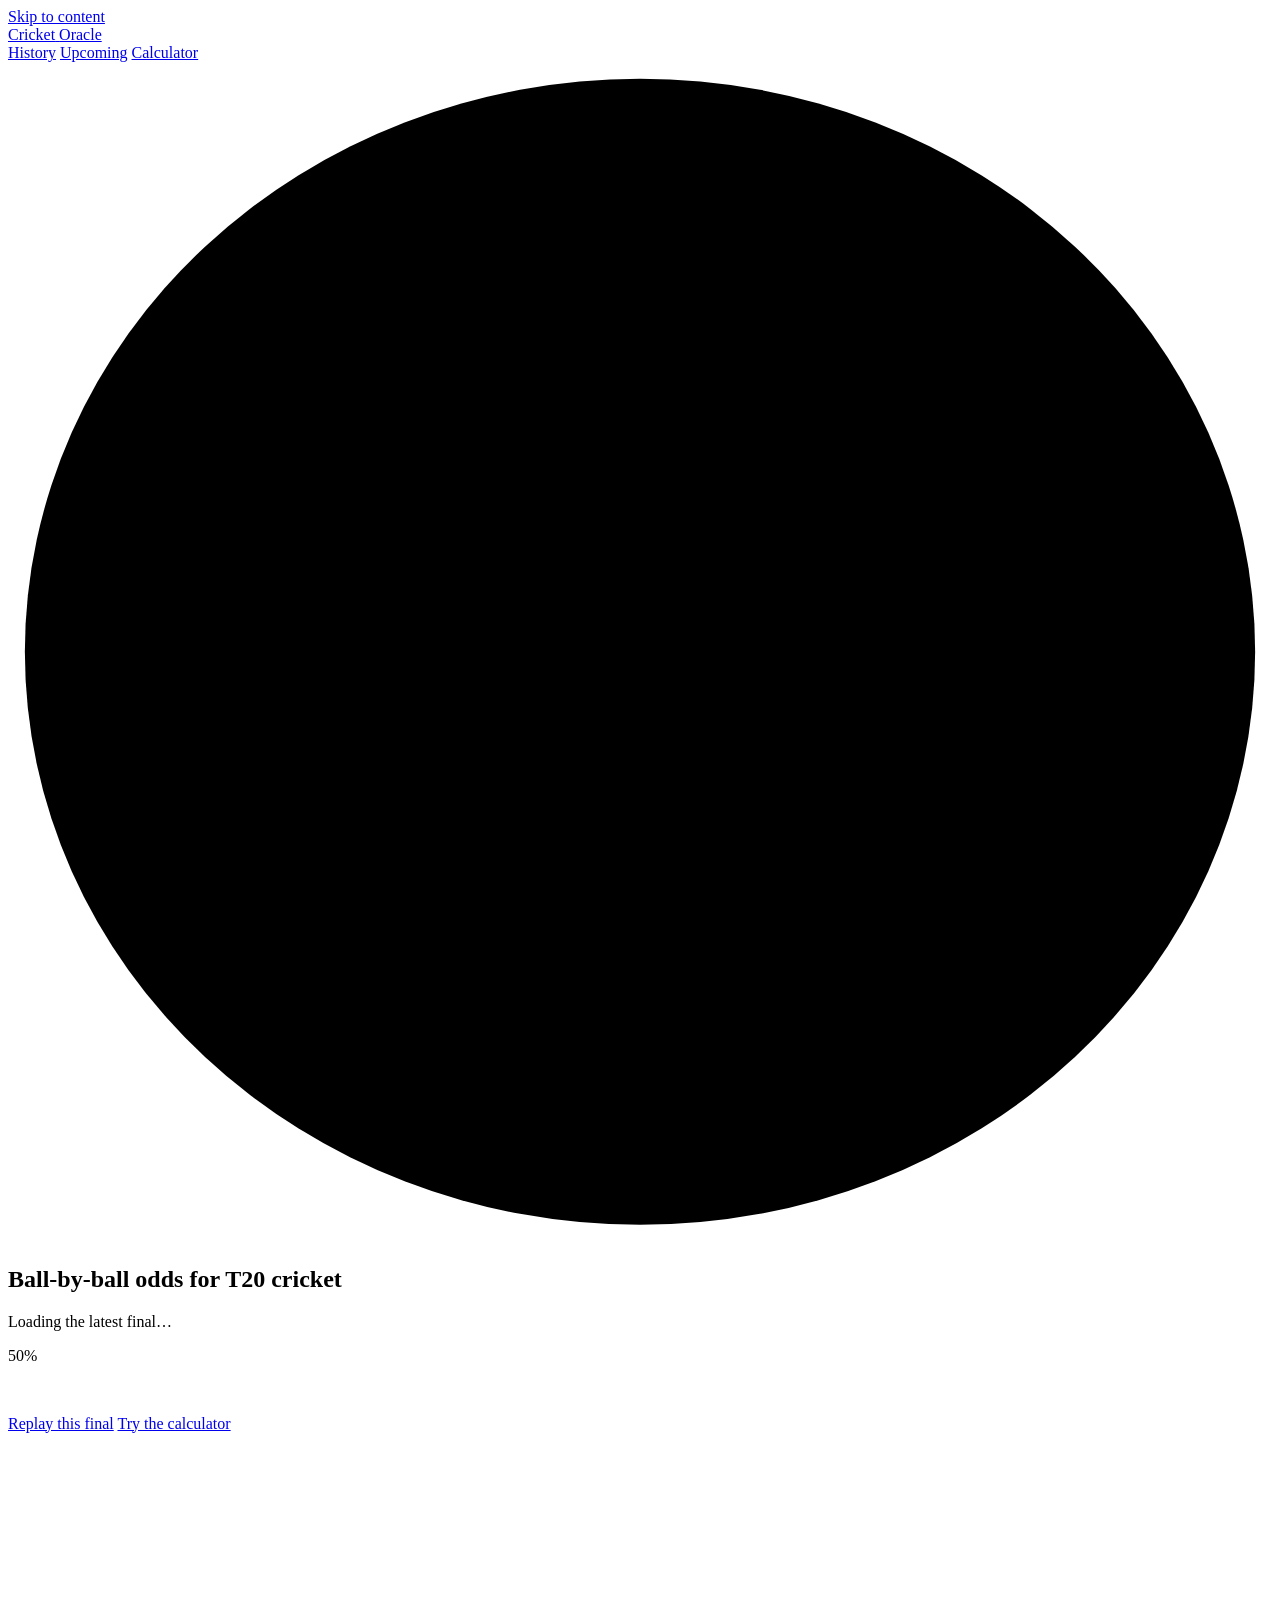
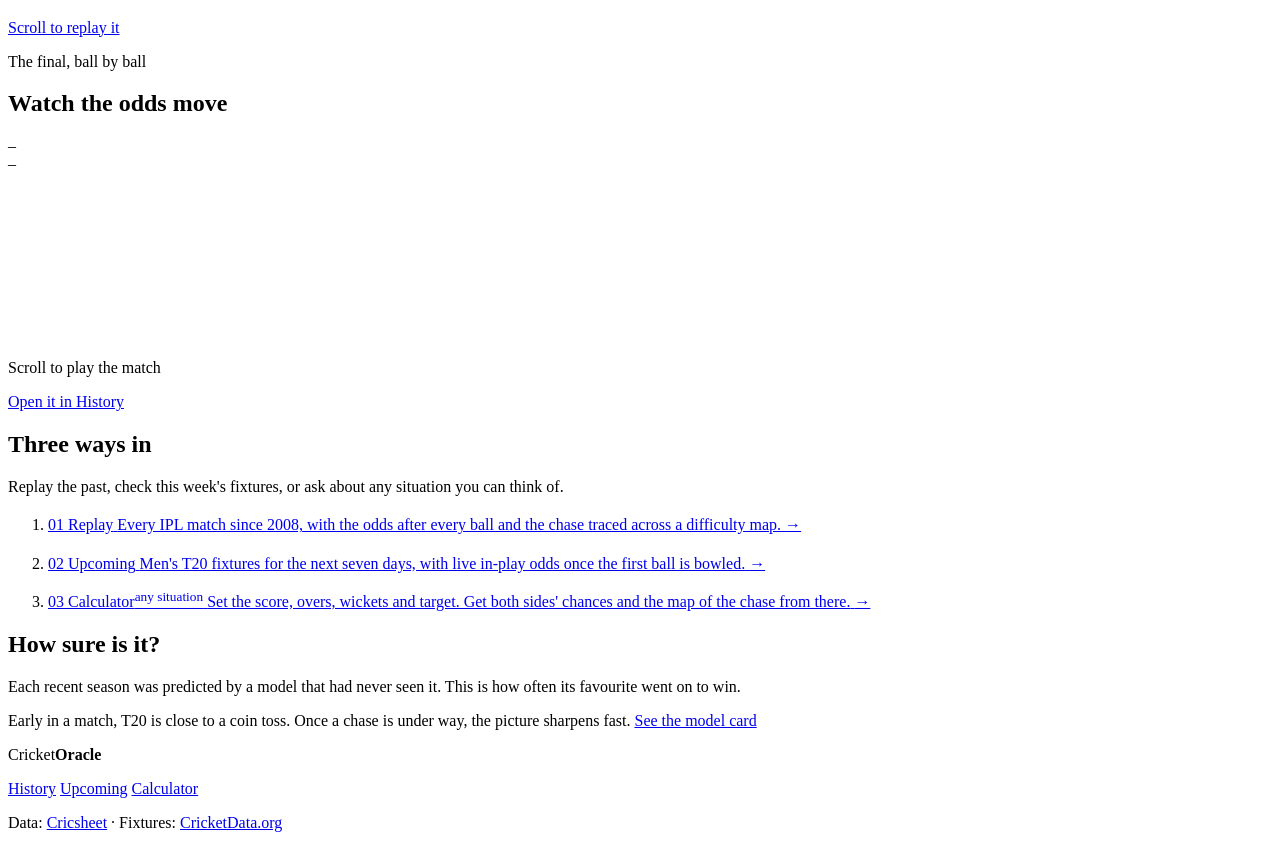
==== commit 1671736a: "Redesign the site, add team logos and rework pre-match odds Frontend - Rebuild all four pages in a n" ====
--- a/web/index.html
+++ b/web/index.html
@@ -7,184 +7,159 @@
   <meta name="description" content="Calibrated ball-by-ball win probability for IPL cricket: match replays, live fixtures and a what-if calculator.">
   <link rel="preconnect" href="https://fonts.googleapis.com">
   <link rel="preconnect" href="https://fonts.gstatic.com" crossorigin>
-  <link rel="stylesheet" href="https://fonts.googleapis.com/css2?family=Archivo:wdth,wght@62..125,300..800&family=JetBrains+Mono:wght@400;500&display=swap">
+  <link rel="stylesheet" href="https://fonts.googleapis.com/css2?family=Instrument+Serif:ital@0;1&family=Mona+Sans:ital,wdth,wght@0,75..125,200..900;1,75..125,200..900&display=swap">
   <link rel="stylesheet" href="/css/base.css">
   <link rel="stylesheet" href="/css/pages.css">
+  <link rel="stylesheet" href="/css/motion.css">
+  <script>
+    // Page fades (motion.css) are skipped when a navigation interrupts them; handle that quietly.
+    for (const type of ["pageswap", "pagereveal"]) {
+      addEventListener(type, (event) => event.viewTransition?.ready.catch(() => {}));
+    }
+  </script>
   <script type="module" src="/js/home.js"></script>
 </head>
 <body data-page="home">
   <a class="skip-link" href="#main">Skip to content</a>
 
-  <section class="ticker" aria-label="Scores and model notes">
-    <div class="ticker-inner">
-      <span class="ticker-label mono">Latest</span>
-      <div class="ticker-viewport">
-        <div class="ticker-track mono" id="ticker-track"><span class="ticker-item">Loading scores…</span></div>
-      </div>
-    </div>
-  </section>
-
   <header class="site-header">
-    <div class="site-header-inner">
-      <a class="wordmark" href="/" aria-label="Cricket Oracle home">
-        <svg viewBox="0 0 24 24" aria-hidden="true"><path fill="currentColor" d="M5 7h2.4v14H5zM10.8 7h2.4v14h-2.4zM16.6 7H19v14h-2.4zM4 3.5h7.6v2H4zM12.4 3.5H20v2h-7.6z"/></svg>
-        Cricket Oracle
+    <div class="wrap site-header-inner">
+      <a class="logo" href="/" aria-label="Cricket Oracle home">
+        <span class="logo-top">Cricket</span>
+        <span class="logo-bottom">Oracle</span>
       </a>
       <nav class="site-nav" aria-label="Main">
         <a href="/history" data-nav="history">History</a>
-        <a href="/upcoming" class="nav-dark" data-nav="upcoming">Upcoming</a>
-        <a href="/calculator" class="nav-signal" data-nav="calculator">Calculator</a>
+        <a href="/upcoming" data-nav="upcoming">Upcoming</a>
+        <a href="/calculator" data-nav="calculator">Calculator</a>
       </nav>
+      <a class="live-pill" id="live-pill" href="/upcoming" hidden></a>
     </div>
   </header>
 
   <main id="main">
-    <section class="hero wrap" aria-labelledby="hero-title">
-      <h1 id="hero-title">
-        <span class="hero-kicker">Ball-by-ball win probability for</span>
-        <span class="display-xl">T20 cricket</span>
-      </h1>
-      <div class="hero-foot">
+    <section class="hero" aria-labelledby="hero-title">
+      <svg class="field-lines" viewBox="0 0 600 560" aria-hidden="true" focusable="false">
+        <ellipse cx="300" cy="280" rx="292" ry="272"/>
+        <ellipse cx="300" cy="280" rx="236" ry="220" class="dashed"/>
+        <ellipse cx="300" cy="280" rx="150" ry="138"/>
+        <ellipse cx="300" cy="280" rx="70" ry="64" class="dashed"/>
+        <rect x="292" y="236" width="16" height="88"/>
+        <path d="M284 246h32M284 314h32"/>
+      </svg>
+      <div class="wrap hero-grid">
         <div class="hero-copy">
-          <p class="lede">Every IPL delivery since 2008, replayed with calibrated odds. Plus live fixtures, and a calculator for any situation you can dream up.</p>
+          <h1 id="hero-title" class="hero-title">Ball-by-ball odds for <span class="serif">T20 cricket</span></h1>
+          <div class="hero-board" aria-live="polite">
+            <p class="eyebrow" id="hero-moment">Loading the latest final…</p>
+            <p class="hero-number tabular" id="hero-number">50%</p>
+            <p class="hero-team"><span class="team-swatch" id="hero-swatch"></span><span id="hero-team">&nbsp;</span></p>
+            <p class="hero-context" id="hero-context"></p>
+          </div>
           <div class="hero-actions">
-            <a class="btn btn-primary btn-arrow" href="/history">Replay a match</a>
-            <a class="btn btn-arrow" href="/upcoming">Upcoming matches</a>
+            <a class="btn btn-primary btn-arrow" id="hero-replay" href="/history">Replay this final</a>
+            <a class="btn" href="/calculator">Try the calculator</a>
           </div>
         </div>
-        <svg class="hero-mark" viewBox="0 0 24 24" aria-hidden="true"><path fill="currentColor" d="M5 7h2.4v14H5zM10.8 7h2.4v14h-2.4zM16.6 7H19v14h-2.4zM4 3.5h7.6v2H4zM12.4 3.5H20v2h-7.6z"/></svg>
-      </div>
-    </section>
-
-    <div class="cutout-band wrap" aria-hidden="true">
-      <figure class="photo-slot cutout flip" data-slot="hero" data-eager></figure>
-      <figure class="photo-slot cutout" data-slot="hero" data-eager></figure>
-      <figure class="photo-slot cutout flip" data-slot="hero"></figure>
-    </div>
-
-    <section class="wrap teaser" id="teaser" aria-labelledby="teaser-title" data-reveal>
-      <div class="teaser-panel">
-        <div class="teaser-copy">
-          <p class="mono muted"><span class="bracket">Latest final</span></p>
-          <h2 id="teaser-title">Loading the latest final…</h2>
-          <p class="muted" id="teaser-meta"></p>
-          <a class="btn btn-arrow" id="teaser-link" href="/history">Replay it ball by ball</a>
-        </div>
-        <figure class="teaser-chart">
-          <svg id="teaser-chart" class="wp-chart" role="img" aria-label="Win probability across the latest final"></svg>
-          <figcaption class="mono muted" id="teaser-caption"></figcaption>
-        </figure>
-      </div>
-    </section>
-
-    <section class="section wrap split" aria-labelledby="intro-title" data-reveal>
-      <p class="mono muted"><span class="index">00</span> The idea</p>
-      <div class="split-body">
-        <h2 id="intro-title" class="statement">Cricket turns on single deliveries. The Oracle reads the state after every ball and turns runs, wickets, run rate and venue into odds you can trust.</h2>
-        <p class="mono muted">Logistic baseline · monotone gradient boosting · Platt calibration · tested on a season it never saw</p>
-      </div>
-    </section>
-
-    <section class="section wrap" aria-labelledby="ways-title">
-      <div class="eyebrow-row mono">
-        <h2 id="ways-title" class="mono">Three ways in</h2>
-        <span class="bracket muted">History · Upcoming · Calculator</span>
-      </div>
-      <div class="ways">
-        <article class="way" data-reveal>
-          <div class="way-copy">
-            <p class="mono muted"><span class="index">01</span> Historical predictions</p>
-            <h3 class="h2">Replay any IPL match</h3>
-            <p>Pick a match from 2008 to 2026 and watch the odds move ball by ball, with the chase traced across a difficulty map.</p>
-            <a class="btn btn-arrow" href="/history">Open history</a>
-          </div>
-          <figure class="photo-slot cutout-wide" data-slot="history" aria-hidden="true"></figure>
-        </article>
-        <article class="way" data-reveal>
-          <div class="way-copy">
-            <p class="mono muted"><span class="index">02</span> Upcoming matches</p>
-            <h3 class="h2">See who's favoured next</h3>
-            <p>Men's T20 fixtures for the next seven days, with pre-match odds from team ratings and in-play odds once the first ball is bowled.</p>
-            <a class="btn btn-arrow" href="/upcoming">See upcoming</a>
-          </div>
-          <figure class="photo-slot cutout-wide" data-slot="upcoming" aria-hidden="true"></figure>
-        </article>
-        <article class="way" data-reveal>
-          <div class="way-copy">
-            <p class="mono muted"><span class="index">03</span> Calculator</p>
-            <h3 class="h2">Ask about any situation</h3>
-            <p>Set the score, overs, wickets and target. Get both sides' chances, and the chase map for that target with your situation marked on it.</p>
-            <a class="btn btn-arrow" href="/calculator">Open calculator</a>
-          </div>
-          <figure class="photo-slot cutout-wide" data-slot="calculator" aria-hidden="true"></figure>
-        </article>
-      </div>
-    </section>
-
-    <section class="spotlight night" aria-labelledby="stats-title">
-      <figure class="photo-slot" data-slot="spotlight" aria-hidden="true"></figure>
-      <div class="spotlight-scrim" aria-hidden="true"></div>
-      <div class="wrap section spotlight-body" data-reveal>
-        <p class="mono"><span class="bracket">By the numbers</span></p>
-        <h2 id="stats-title">Tested on a season<br>it never saw</h2>
-        <div class="stats">
-          <div class="stat">
-            <span class="counter" id="stat-auc">–</span>
-            <span class="mono muted">Chase AUC on the <span data-stat="test-season">held-out</span> season</span>
-          </div>
-          <div class="stat">
-            <span class="counter" id="stat-ipl">–</span>
-            <span class="mono muted">IPL matches modelled</span>
-          </div>
-          <div class="stat">
-            <span class="counter" id="stat-deliveries">–</span>
-            <span class="mono muted">IPL deliveries replayable</span>
-          </div>
-          <div class="stat">
-            <span class="counter" id="stat-competitions">–</span>
-            <span class="mono muted">T20 competitions feeding venue pars</span>
+        <figure class="photo hero-photo" data-photo="hero" data-video="hero-loop" data-eager aria-hidden="true"></figure>
+        <div class="hero-strip">
+          <svg id="hero-spark" class="spark wp-chart" role="img" aria-label="Win probability across the latest final"></svg>
+          <div class="hero-strip-foot">
+            <p class="muted small" id="hero-spark-caption"></p>
+            <a class="link-arrow scroll-cue" href="#replay">Scroll to replay it</a>
           </div>
         </div>
       </div>
     </section>
 
-    <section class="section night" aria-labelledby="engine-title">
-      <div class="wrap engine" data-reveal>
-        <div class="engine-head">
-          <h2 id="engine-title">Under the hood</h2>
-          <p class="lede muted">A small, honest pipeline. Every choice was made on validation seasons, and the test season stayed sealed until the end.</p>
+    <section class="replay" id="replay" aria-labelledby="replay-title">
+      <div class="replay-sticky">
+        <div class="wrap replay-inner">
+          <div class="replay-head">
+            <p class="eyebrow">The final, ball by ball</p>
+            <h2 id="replay-title">Watch the odds <span class="serif">move</span></h2>
+          </div>
+          <div class="replay-board">
+            <div class="replay-side t1">
+              <span class="replay-team"><span class="team-swatch"></span><span id="rp-team-1"></span></span>
+              <span class="replay-prob tabular" id="rp-p1">–</span>
+            </div>
+            <div class="replay-side t2">
+              <span class="replay-team"><span class="team-swatch"></span><span id="rp-team-2"></span></span>
+              <span class="replay-prob tabular" id="rp-p2">–</span>
+            </div>
+            <div class="probbar" id="rp-bar" aria-hidden="true"><span></span></div>
+            <p class="replay-ball" id="rp-ball"></p>
+            <p class="replay-score muted" id="rp-score"></p>
+          </div>
+          <div class="replay-chart">
+            <svg id="rp-chart" class="wp-chart" role="img" aria-label="Win probability up to the current ball"></svg>
+          </div>
+          <div class="replay-foot">
+            <div class="replay-progress" aria-hidden="true"><span id="rp-progress"></span></div>
+            <p class="muted small" id="rp-progress-text">Scroll to play the match</p>
+            <a class="link-arrow" id="rp-open" href="/history">Open it in History</a>
+          </div>
         </div>
-        <ul class="feature-list mono">
-          <li>Ball-by-ball innings states</li>
-          <li>Run-rate trajectory</li>
-          <li>Wickets in hand</li>
-          <li>Venue pars from 15 competitions</li>
-          <li>Recency-weighted training</li>
-          <li>Logistic baseline</li>
-          <li>Monotone gradient boosting</li>
-          <li>Platt calibration</li>
-          <li>Season-based validation</li>
-          <li>Chase difficulty heatmap</li>
-          <li>Elo team ratings</li>
-          <li>Live fixtures feed</li>
-        </ul>
       </div>
     </section>
 
-    <section class="section wrap split" aria-labelledby="honest-title" data-reveal>
-      <p class="mono muted"><span class="index">04</span> A straight answer</p>
-      <div class="split-body">
-        <h2 id="honest-title" class="statement">Before the first ball, T20 is close to a coin toss. Once it starts, the picture sharpens fast.</h2>
-        <p class="lede muted">Team ratings only nudge pre-match odds, and the Upcoming page shows exactly how much to trust them. In-play odds are where the model earns its keep.</p>
-        <a class="btn btn-arrow" href="/upcoming">See upcoming matches</a>
+    <section class="section wrap ways" aria-labelledby="ways-title">
+      <div class="section-head" data-reveal>
+        <h2 id="ways-title">Three ways <span class="serif">in</span></h2>
+        <p class="lede">Replay the past, check this week's fixtures, or ask about any situation you can think of.</p>
+      </div>
+      <ol class="ways-list" data-reveal data-stagger>
+        <li>
+          <a class="way-row" href="/history">
+            <span class="way-index">01</span>
+            <span class="way-name">Replay<sup class="way-count" id="way-count-history"></sup></span>
+            <span class="way-desc">Every IPL match since 2008, with the odds after every ball and the chase traced across a difficulty map.</span>
+            <span class="way-arrow" aria-hidden="true">→</span>
+            <figure class="photo way-peek" data-photo="history" aria-hidden="true"></figure>
+          </a>
+        </li>
+        <li>
+          <a class="way-row" href="/upcoming">
+            <span class="way-index">02</span>
+            <span class="way-name">Upcoming<sup class="way-count" id="way-count-upcoming"></sup></span>
+            <span class="way-desc">Men's T20 fixtures for the next seven days, with live in-play odds once the first ball is bowled.</span>
+            <span class="way-arrow" aria-hidden="true">→</span>
+            <figure class="photo way-peek" data-photo="upcoming" aria-hidden="true"></figure>
+          </a>
+        </li>
+        <li>
+          <a class="way-row" href="/calculator">
+            <span class="way-index">03</span>
+            <span class="way-name">Calculator<sup class="way-count">any situation</sup></span>
+            <span class="way-desc">Set the score, overs, wickets and target. Get both sides' chances and the map of the chase from there.</span>
+            <span class="way-arrow" aria-hidden="true">→</span>
+            <figure class="photo way-peek" data-photo="calculator" aria-hidden="true"></figure>
+          </a>
+        </li>
+      </ol>
+    </section>
+
+    <section class="section sure" aria-labelledby="sure-title">
+      <figure class="photo sure-photo" data-photo="stadium" aria-hidden="true"></figure>
+      <div class="wrap sure-inner">
+        <div class="section-head" data-reveal>
+          <h2 id="sure-title">How sure <span class="serif">is it?</span></h2>
+          <p class="lede" id="sure-lede">Each recent season was predicted by a model that had never seen it. This is how often its favourite went on to win.</p>
+        </div>
+        <div class="sure-grid" id="sure-grid" data-reveal data-stagger></div>
+        <p class="sure-foot" data-reveal>
+          <span class="muted">Early in a match, T20 is close to a coin toss. Once a chase is under way, the picture sharpens fast.</span>
+          <a class="link-arrow" href="/history#model-title">See the model card</a>
+        </p>
       </div>
     </section>
   </main>
 
   <footer class="site-footer">
     <div class="wrap">
-      <span class="footer-mark" aria-hidden="true">Cricket Oracle</span>
-      <div class="footer-meta mono">
+      <p class="footer-logo" aria-hidden="true" data-reveal><span class="serif">Cricket</span><strong>Oracle</strong></p>
+      <div class="footer-meta">
         <nav aria-label="Footer">
           <a href="/history">History</a>
           <a href="/upcoming">Upcoming</a>
